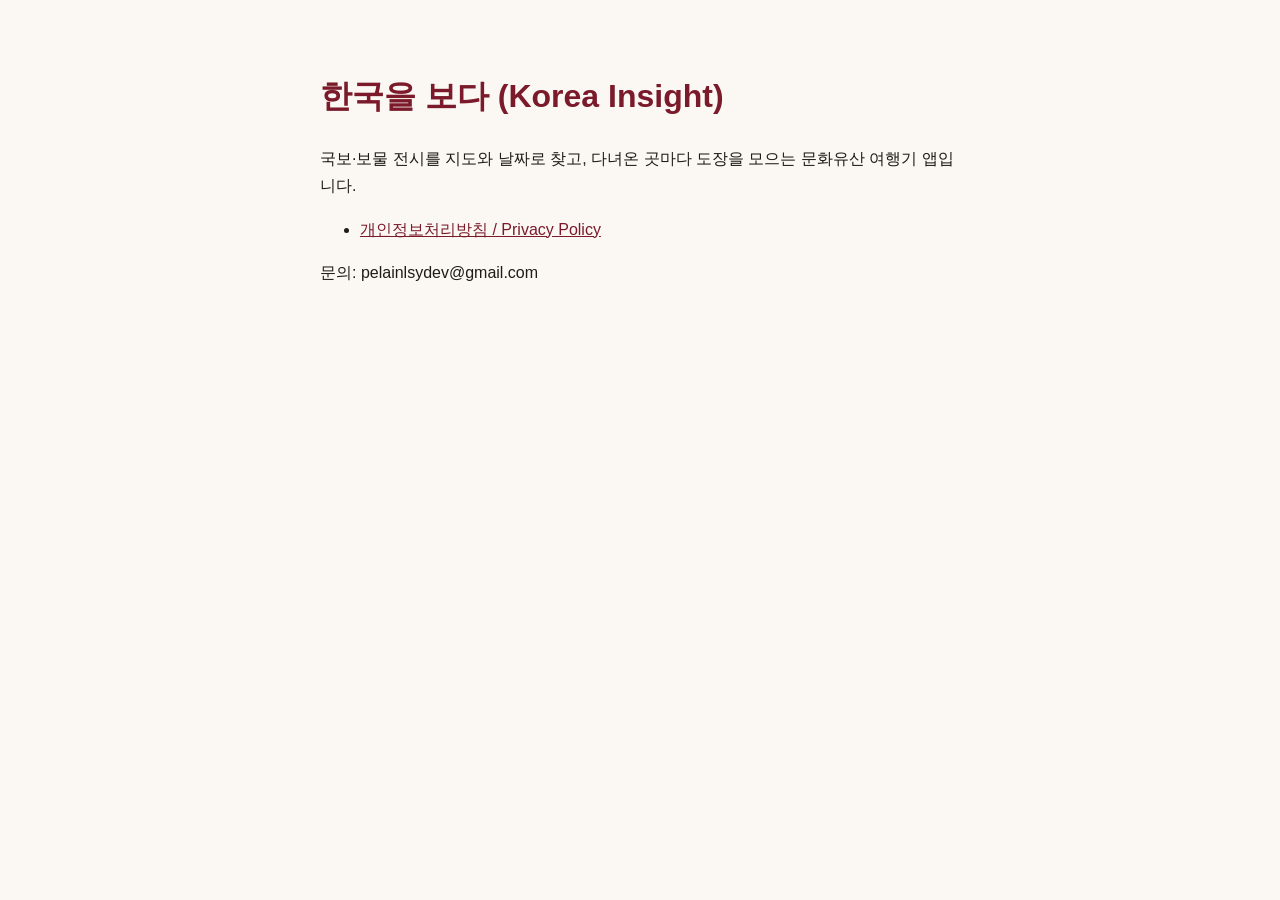
==== site/index.html @ c197cd74 "전시 피드를 매일 만들어 Pages 로 내보내기 Co-Authored-By: Claude Opus 5.5 <noreply@anthropic.com>" ====
<!doctype html>
<html lang="ko"><head><meta charset="utf-8"><meta name="viewport" content="width=device-width, initial-scale=1">
<title>한국을 보다 (Korea Insight)</title>
<style>body{margin:0;background:#fbf8f3;color:#1f1b16;font:16px/1.7 -apple-system,"Apple SD Gothic Neo","Noto Sans KR",sans-serif}main{max-width:640px;margin:0 auto;padding:48px 16px}h1{color:#7a1a2a}a{color:#7a1a2a}</style>
</head><body><main>
<h1>한국을 보다 (Korea Insight)</h1>
<p>국보·보물 전시를 지도와 날짜로 찾고, 다녀온 곳마다 도장을 모으는 문화유산 여행기 앱입니다.</p>
<ul><li><a href="privacy.html">개인정보처리방침 / Privacy Policy</a></li></ul>
<p>문의: pelainlsydev@gmail.com</p>
</main></body></html>
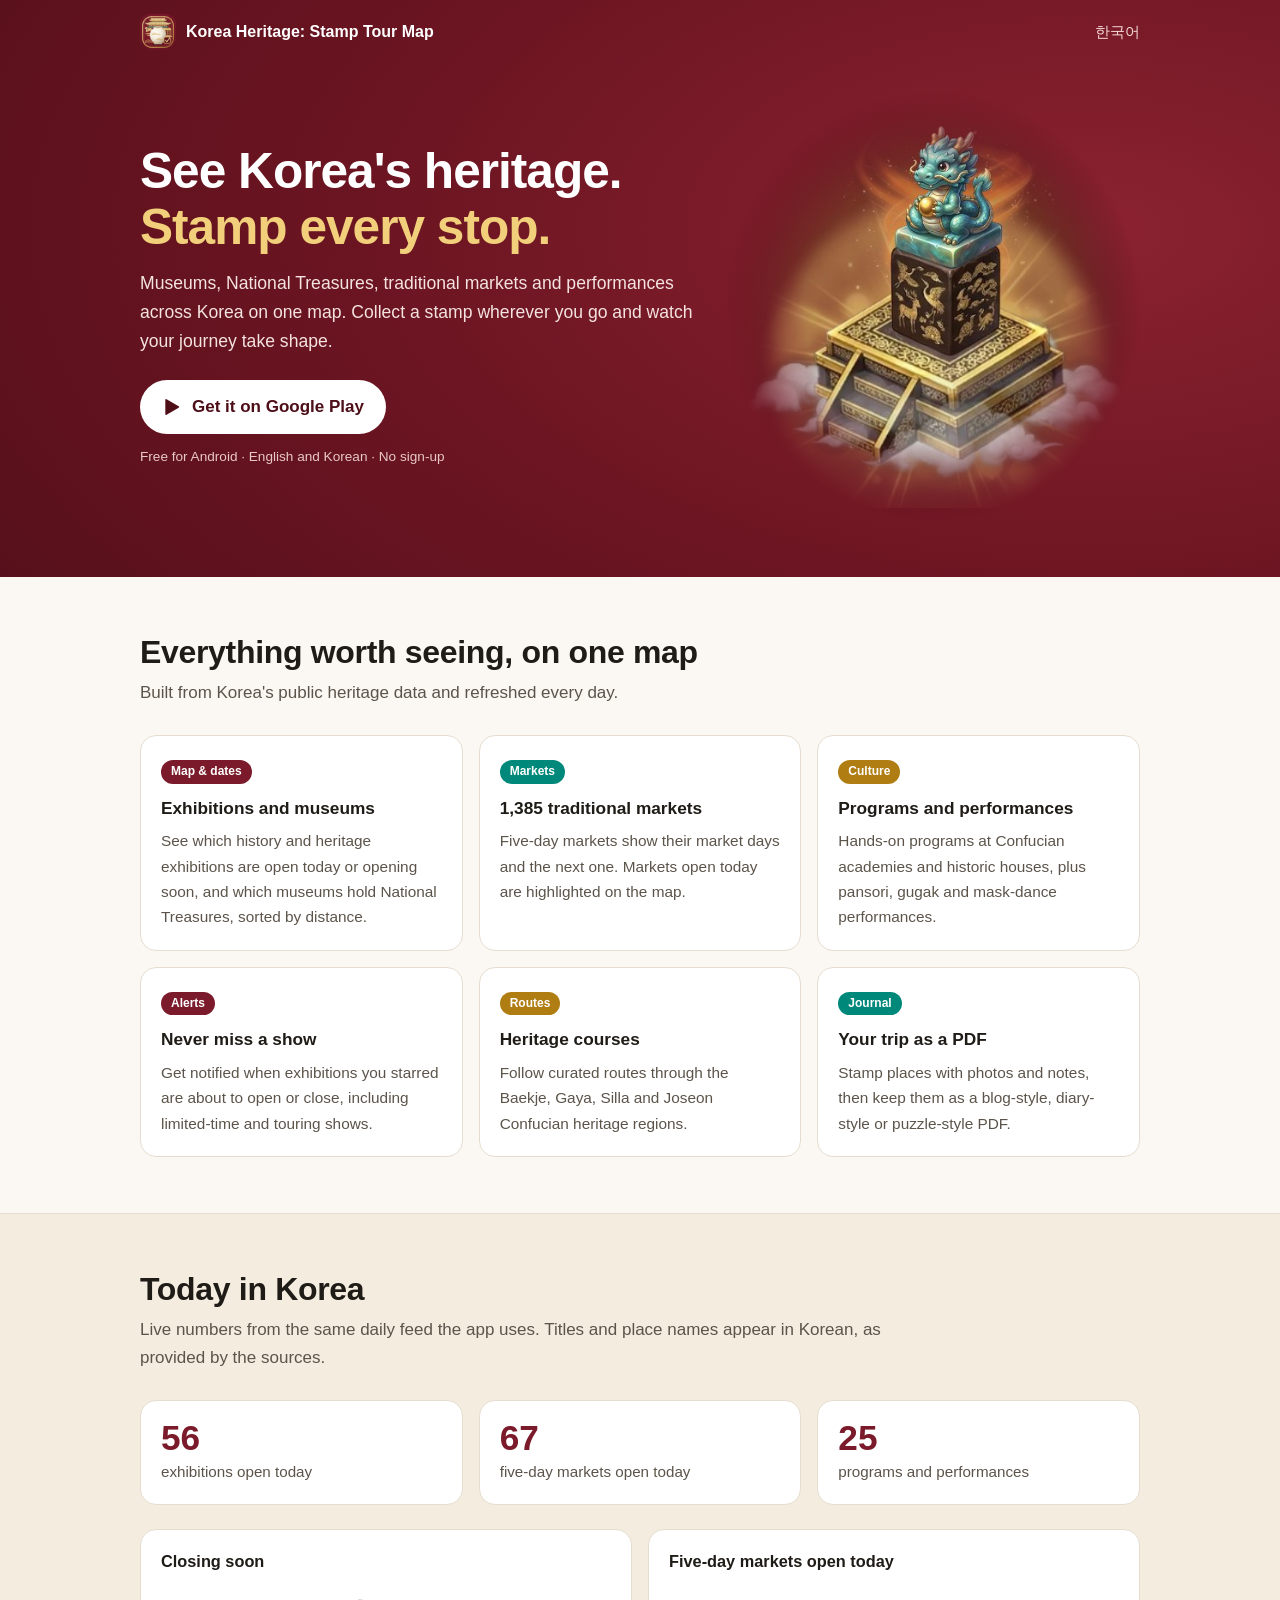
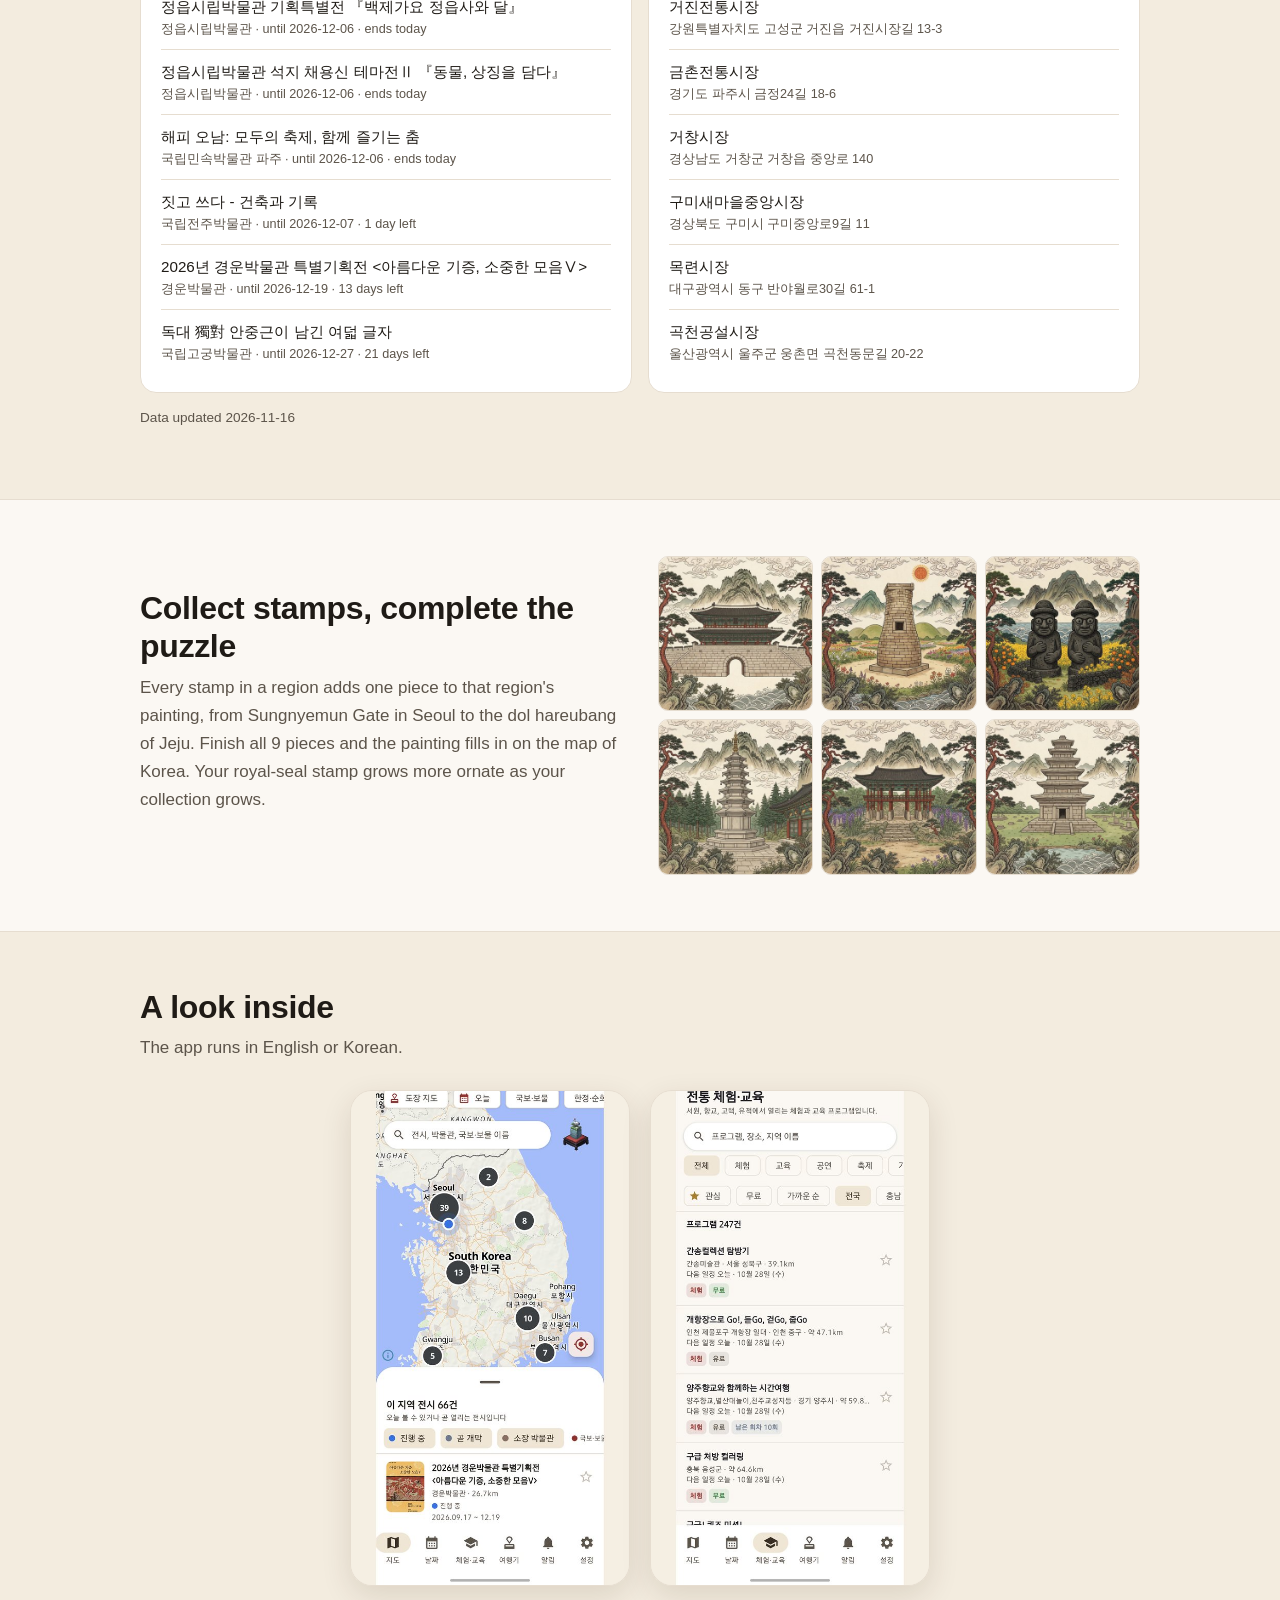
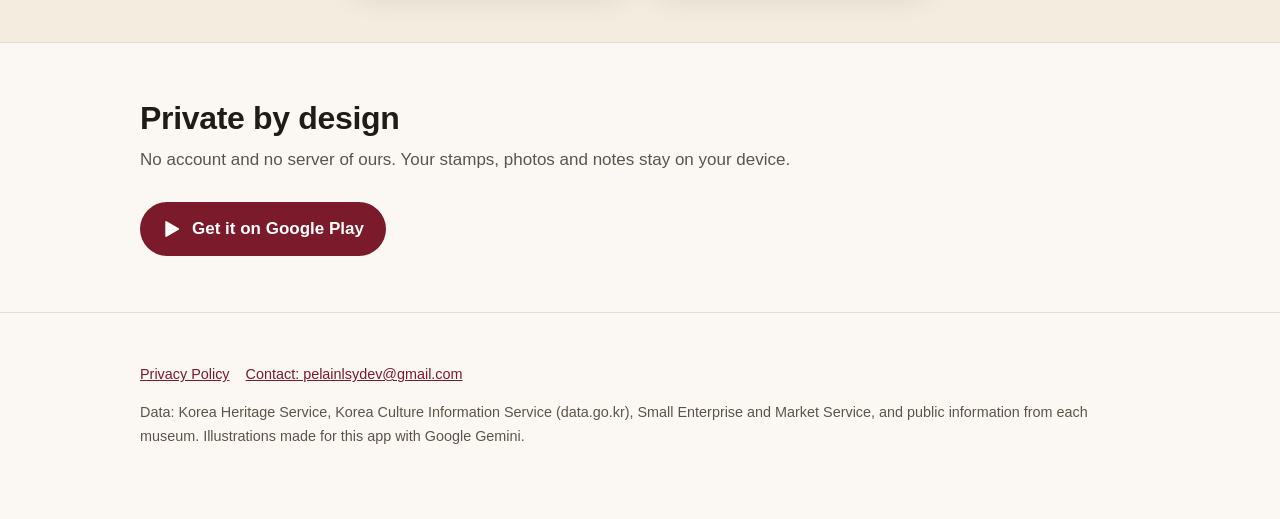
==== commit 2cd4ac98: "소개 사이트: 영어·한국어 페이지, 오늘의 한국(피드 숫자), 검색엔진 설정 - index.html (영어, Korea Heritage: Stamp Tour Map), ko.htm" ====
--- a/site/index.html
+++ b/site/index.html
@@ -1,10 +1,32 @@
 <!doctype html>
-<html lang="ko"><head><meta charset="utf-8"><meta name="viewport" content="width=device-width, initial-scale=1">
-<title>한국을 보다 (Korea Insight)</title>
-<style>body{margin:0;background:#fbf8f3;color:#1f1b16;font:16px/1.7 -apple-system,"Apple SD Gothic Neo","Noto Sans KR",sans-serif}main{max-width:640px;margin:0 auto;padding:48px 16px}h1{color:#7a1a2a}a{color:#7a1a2a}</style>
-</head><body><main>
-<h1>한국을 보다 (Korea Insight)</h1>
-<p>국보·보물 전시를 지도와 날짜로 찾고, 다녀온 곳마다 도장을 모으는 문화유산 여행기 앱입니다.</p>
-<ul><li><a href="privacy.html">개인정보처리방침 / Privacy Policy</a></li></ul>
-<p>문의: pelainlsydev@gmail.com</p>
-</main></body></html>
+<html lang="en"><head><meta charset="utf-8"><meta name="viewport" content="width=device-width, initial-scale=1">
+<title>Korea Heritage: Stamp Tour Map — museums, treasures, markets</title>
+<meta name="description" content="Find Korea's museums, national treasures, traditional markets and performances on one map, and collect a stamp everywhere you go. Free Android app.">
+<link rel="canonical" href="https://pelain.github.io/culture_exhibition_discovery/">
+<link rel="alternate" hreflang="en" href="https://pelain.github.io/culture_exhibition_discovery/"><link rel="alternate" hreflang="ko" href="https://pelain.github.io/culture_exhibition_discovery/ko.html"><link rel="alternate" hreflang="x-default" href="https://pelain.github.io/culture_exhibition_discovery/">
+<meta property="og:type" content="website"><meta property="og:title" content="Korea Heritage: Stamp Tour Map"><meta property="og:description" content="Find Korea's museums, national treasures, traditional markets and performances on one map, and collect a stamp everywhere you go. Free Android app.">
+<meta property="og:url" content="https://pelain.github.io/culture_exhibition_discovery/"><meta property="og:image" content="https://pelain.github.io/culture_exhibition_discovery/img/og.jpg"><meta name="twitter:card" content="summary_large_image">
+<link rel="icon" href="img/icon.png"><link rel="stylesheet" href="site.css">
+<script type="application/ld+json">{"@context":"https://schema.org","@type":"MobileApplication","name":"Korea Heritage: Stamp Tour Map","operatingSystem":"Android","applicationCategory":"TravelApplication","offers":{"@type":"Offer","price":"0","priceCurrency":"USD"},"installUrl":"https://play.google.com/store/apps/details?id=com.heritagemap.app","description":"Find Korea's museums, national treasures, traditional markets and performances on one map, and collect a stamp everywhere you go. Free Android app."}</script>
+</head><body>
+<header class="hero"><div class="wrap">
+<div class="top"><img src="img/icon.png" width="36" height="36" alt=""><b>Korea Heritage: Stamp Tour Map</b><nav><a href="ko.html" hreflang="ko">한국어</a></nav></div>
+<div class="hero-in"><div>
+<h1>See Korea's heritage.<br><span>Stamp every stop.</span></h1><p>Museums, National Treasures, traditional markets and performances across Korea on one map. Collect a stamp wherever you go and watch your journey take shape.</p>
+<a class="btn" href="https://play.google.com/store/apps/details?id=com.heritagemap.app&hl=en"><svg viewBox="0 0 24 24" aria-hidden="true"><path fill="currentColor" d="M4 3.5v17a1 1 0 0 0 1.5.86l14.5-8.5a1 1 0 0 0 0-1.72L5.5 2.64A1 1 0 0 0 4 3.5z"/></svg>Get it on Google Play</a><div class="note">Free for Android · English and Korean · No sign-up</div>
+</div><img class="seal" src="img/seal.jpg" width="484" height="500" alt=""></div>
+</div></header>
+<main>
+<section><div class="wrap"><h2>Everything worth seeing, on one map</h2><p class="lead">Built from Korea's public heritage data and refreshed every day.</p><div class="grid"><div class="card"><span class="k ">Map & dates</span><h3>Exhibitions and museums</h3><p>See which history and heritage exhibitions are open today or opening soon, and which museums hold National Treasures, sorted by distance.</p></div><div class="card"><span class="k t">Markets</span><h3>1,385 traditional markets</h3><p>Five-day markets show their market days and the next one. Markets open today are highlighted on the map.</p></div><div class="card"><span class="k g">Culture</span><h3>Programs and performances</h3><p>Hands-on programs at Confucian academies and historic houses, plus pansori, gugak and mask-dance performances.</p></div><div class="card"><span class="k ">Alerts</span><h3>Never miss a show</h3><p>Get notified when exhibitions you starred are about to open or close, including limited-time and touring shows.</p></div><div class="card"><span class="k g">Routes</span><h3>Heritage courses</h3><p>Follow curated routes through the Baekje, Gaya, Silla and Joseon Confucian heritage regions.</p></div><div class="card"><span class="k t">Journal</span><h3>Your trip as a PDF</h3><p>Stamp places with photos and notes, then keep them as a blog-style, diary-style or puzzle-style PDF.</p></div></div></div></section>
+<section class="band" id="live" hidden><div class="wrap"><h2>Today in Korea</h2><p class="lead">Live numbers from the same daily feed the app uses. Titles and place names appear in Korean, as provided by the sources.</p>
+<div class="stats"><div class="stat"><b id="n-exhibitions">–</b><span>exhibitions open today</span></div><div class="stat"><b id="n-markets">–</b><span>five-day markets open today</span></div><div class="stat"><b id="n-programs">–</b><span>programs and performances</span></div></div>
+<div class="cols"><div class="list"><h3>Closing soon</h3><ul id="closing" lang="ko"></ul></div><div class="list"><h3>Five-day markets open today</h3><ul id="markets-today" lang="ko"></ul></div></div>
+<p class="asof" id="asof"></p></div></section>
+<section><div class="wrap split"><div><h2>Collect stamps, complete the puzzle</h2><p class="lead">Every stamp in a region adds one piece to that region's painting, from Sungnyemun Gate in Seoul to the dol hareubang of Jeju. Finish all 9 pieces and the painting fills in on the map of Korea. Your royal-seal stamp grows more ornate as your collection grows.</p></div><div class="puzzle"><img src="img/puzzle-seoul.jpg" width="360" height="360" loading="lazy" alt=""><img src="img/puzzle-gyeongbuk.jpg" width="360" height="360" loading="lazy" alt=""><img src="img/puzzle-jeju.jpg" width="360" height="360" loading="lazy" alt=""><img src="img/puzzle-gangwon.jpg" width="360" height="360" loading="lazy" alt=""><img src="img/puzzle-busan.jpg" width="360" height="360" loading="lazy" alt=""><img src="img/puzzle-jeonbuk.jpg" width="360" height="360" loading="lazy" alt=""></div></div></section>
+<section class="band"><div class="wrap"><h2>A look inside</h2><p class="lead">The app runs in English or Korean.</p>
+<div class="shots"><img src="img/shot-map.jpg" width="540" height="960" loading="lazy" alt="Map of exhibitions across Korea"><img src="img/shot-programs.jpg" width="540" height="960" loading="lazy" alt="List of traditional culture programs"></div></div></section>
+<section><div class="wrap"><h2>Private by design</h2><p class="lead">No account and no server of ours. Your stamps, photos and notes stay on your device.</p><a class="btn" style="background:var(--accent);color:#fff" href="https://play.google.com/store/apps/details?id=com.heritagemap.app&hl=en"><svg viewBox="0 0 24 24" aria-hidden="true"><path fill="currentColor" d="M4 3.5v17a1 1 0 0 0 1.5.86l14.5-8.5a1 1 0 0 0 0-1.72L5.5 2.64A1 1 0 0 0 4 3.5z"/></svg>Get it on Google Play</a></div></section>
+</main>
+<footer><div class="wrap"><p><a href="privacy.html">Privacy Policy</a><a href="mailto:pelainlsydev@gmail.com">Contact: pelainlsydev@gmail.com</a></p><p>Data: Korea Heritage Service, Korea Culture Information Service (data.go.kr), Small Enterprise and Market Service, and public information from each museum. Illustrations made for this app with Google Gemini.</p></div></footer>
+<script src="live.js" defer></script>
+</body></html>
--- a/site/site.css
+++ b/site/site.css
@@ -0,0 +1,56 @@
+:root{--ink:#1f1b16;--sub:#5c544a;--line:#e6ddd0;--bg:#fbf8f3;--card:#fff;--accent:#7a1a2a;--gold:#b07d12;--teal:#00897b}
+*{box-sizing:border-box}
+body{margin:0;background:var(--bg);color:var(--ink);font:17px/1.65 -apple-system,BlinkMacSystemFont,"Segoe UI",Roboto,"Apple SD Gothic Neo","Noto Sans KR",sans-serif;-webkit-text-size-adjust:100%}
+a{color:var(--accent)}
+img{max-width:100%;height:auto;display:block}
+.wrap{max-width:1040px;margin:0 auto;padding:0 20px}
+.top{display:flex;align-items:center;gap:10px;padding:14px 0}
+.top img{width:36px;height:36px;border-radius:9px}
+.top b{font-size:1rem}
+.top nav{margin-left:auto;display:flex;gap:16px;font-size:.92rem}
+.top nav a{text-decoration:none;color:#f4d9d6}
+.top b{color:#fff}
+.hero{background:radial-gradient(120% 140% at 85% 40%,#8b2231 0%,#6d1522 45%,#4d0e18 100%);color:#fff}
+.hero-in{display:grid;grid-template-columns:1.15fr .85fr;gap:24px;align-items:center;padding:28px 0 56px}
+.hero h1{font-size:clamp(2rem,5vw,3.1rem);line-height:1.12;margin:0 0 14px;letter-spacing:-.02em}
+.hero h1 span{color:#f2cf7a}
+.hero p{font-size:1.1rem;color:#f4e3e0;margin:0 0 24px;max-width:34em}
+.hero .seal{border-radius:50%;-webkit-mask-image:radial-gradient(closest-side,#000 62%,transparent 100%);mask-image:radial-gradient(closest-side,#000 62%,transparent 100%)}
+.btn{display:inline-flex;align-items:center;gap:10px;background:#fff;color:#4d0e18;font-weight:700;text-decoration:none;padding:13px 22px;border-radius:999px}
+.btn svg{width:20px;height:20px}
+.note{font-size:.85rem;color:#e9c9c5;margin-top:12px}
+section{padding:56px 0}
+h2{font-size:clamp(1.5rem,3.2vw,2rem);line-height:1.2;margin:0 0 8px;letter-spacing:-.01em}
+.lead{color:var(--sub);margin:0 0 28px;max-width:44em}
+.grid{display:grid;grid-template-columns:repeat(3,1fr);gap:16px}
+.card{background:var(--card);border:1px solid var(--line);border-radius:16px;padding:20px}
+.card h3{margin:0 0 6px;font-size:1.08rem}
+.card p{margin:0;color:var(--sub);font-size:.96rem}
+.card .k{display:inline-block;font-size:.75rem;font-weight:700;color:#fff;background:var(--accent);border-radius:999px;padding:2px 10px;margin-bottom:10px}
+.card .k.g{background:var(--gold)}.card .k.t{background:var(--teal)}
+.band{background:#f3ecdf;border-top:1px solid var(--line);border-bottom:1px solid var(--line)}
+.stats{display:grid;grid-template-columns:repeat(3,1fr);gap:16px;margin-bottom:24px}
+.stat{background:var(--card);border:1px solid var(--line);border-radius:16px;padding:18px 20px}
+.stat b{display:block;font-size:2.2rem;line-height:1.1;color:var(--accent);font-variant-numeric:tabular-nums}
+.stat span{color:var(--sub);font-size:.95rem}
+.cols{display:grid;grid-template-columns:1fr 1fr;gap:16px}
+.list{background:var(--card);border:1px solid var(--line);border-radius:16px;padding:18px 20px}
+.list h3{margin:0 0 10px;font-size:1.02rem}
+.list ul{list-style:none;margin:0;padding:0}
+.list li{padding:9px 0;border-top:1px solid var(--line);font-size:.95rem}
+.list li:first-child{border-top:0}
+.list li small{display:block;color:var(--sub)}
+.asof{color:var(--sub);font-size:.85rem;margin-top:14px}
+.shots{display:grid;grid-template-columns:repeat(2,minmax(0,280px));gap:20px;justify-content:center}
+.shots img{border-radius:22px;border:1px solid var(--line);box-shadow:0 10px 30px rgba(60,30,10,.12)}
+.split{display:grid;grid-template-columns:1fr 1fr;gap:36px;align-items:center}
+.puzzle{display:grid;grid-template-columns:repeat(3,1fr);gap:8px}
+.puzzle img{border-radius:10px;border:1px solid var(--line)}
+footer{padding:36px 0 56px;color:var(--sub);font-size:.9rem;border-top:1px solid var(--line)}
+footer a{margin-right:16px}
+@media (max-width:760px){
+  .hero-in{grid-template-columns:1fr;padding-bottom:40px}.hero .seal{max-width:260px;margin:0 auto;order:-1}
+  .grid,.stats,.cols,.split{grid-template-columns:1fr}.stats{grid-template-columns:repeat(3,1fr);gap:8px}
+  .stat{padding:12px}.stat b{font-size:1.5rem}.stat span{font-size:.8rem}
+  section{padding:40px 0}.shots{grid-template-columns:repeat(2,1fr);gap:12px}
+}
